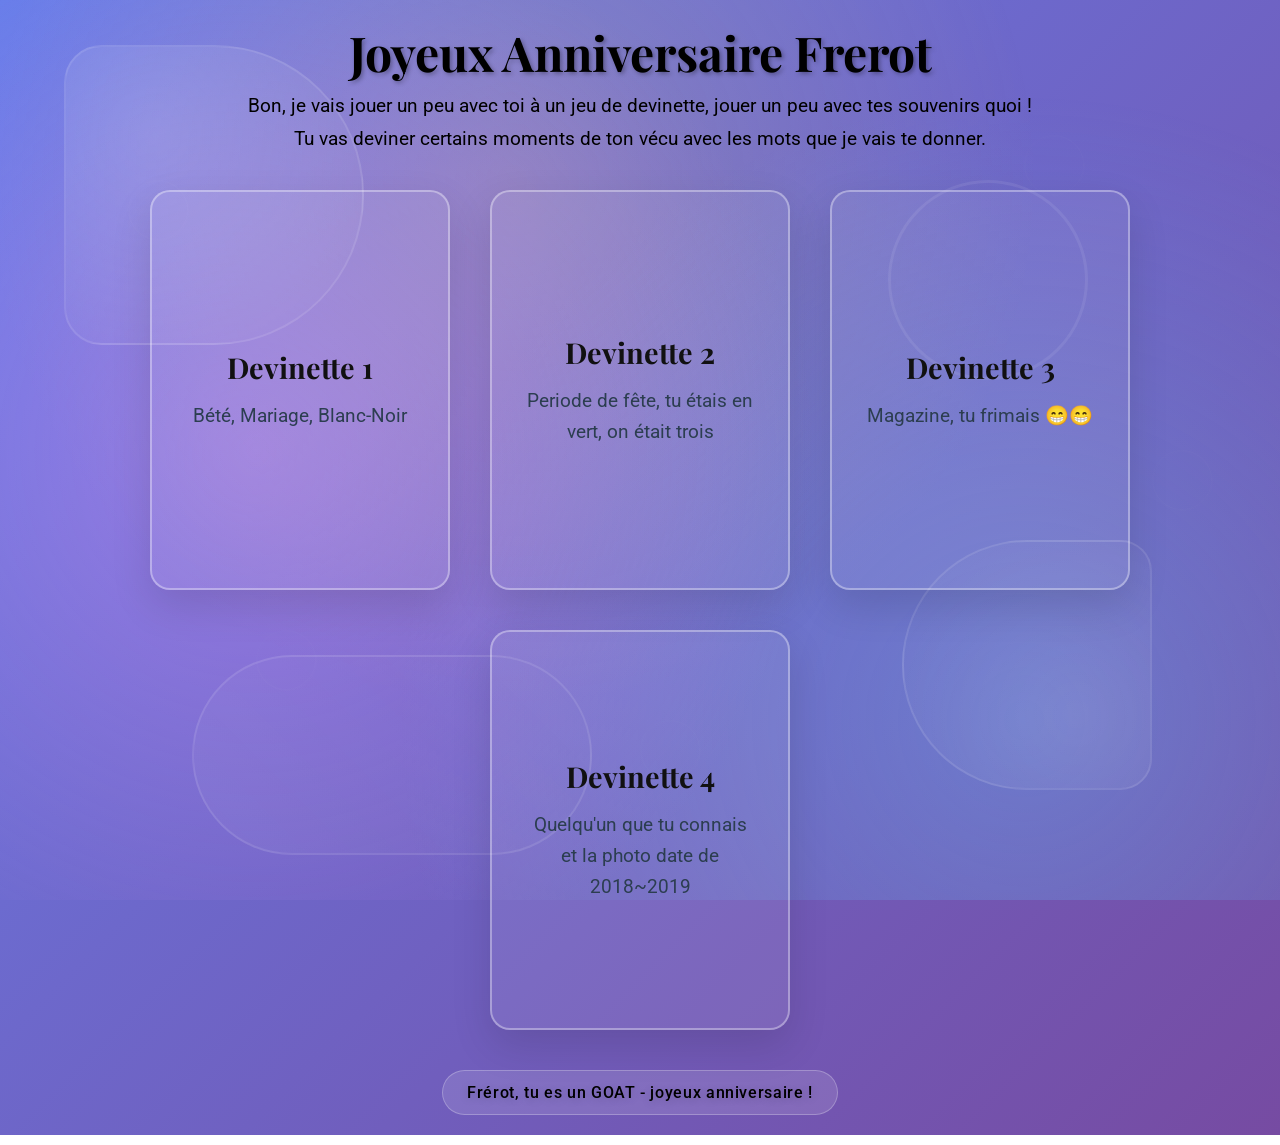
==== index.html @ ce77aa20 "Add files via upload" ====
<!DOCTYPE html>
<html lang="fr">
<head>
    <meta charset="UTF-8">
    <meta name="viewport" content="width=device-width, initial-scale=1.0, viewport-fit=cover, user-scalable=no">
    <meta name="apple-mobile-web-app-capable" content="yes">
    <meta name="apple-mobile-web-app-status-bar-style" content="black-translucent">
    <meta name="apple-mobile-web-app-title" content="Anniversaire">
    <meta name="theme-color" content="#667eea">
    <title>Joyeux Anniversaire Frère 😁😁</title>
    <link rel="stylesheet" href="styles.css">
</head>
<body>
    <div class="animated-bg">
        <div class="geometric-shape shape-1"></div>
        <div class="geometric-shape shape-2"></div>
        <div class="geometric-shape shape-3"></div>
        <div class="geometric-shape shape-4"></div>
        <div class="particle" style="--x: 10%; --y: 20%; --duration: 8s;"></div>
        <div class="particle" style="--x: 80%; --y: 15%; --duration: 10s;"></div>
        <div class="particle" style="--x: 20%; --y: 70%; --duration: 9s;"></div>
        <div class="particle" style="--x: 90%; --y: 50%; --duration: 11s;"></div>
        <div class="particle" style="--x: 50%; --y: 80%; --duration: 12s;"></div>
    </div>

    <header>
        <h1>Joyeux Anniversaire Frerot</h1>
        <p>Bon, je vais jouer un peu avec toi à un jeu de devinette, jouer un peu avec tes souvenirs quoi !</p>
        <p>Tu vas deviner certains moments de ton vécu avec les mots que je vais te donner.</p>
    </header>

    <main>
        <div class="container">
            <div class="card" id="card1">
                <div class="card-inner">
                    <div class="card-front">
                        <h2>Devinette 1</h2>
                        <p>Bété, Mariage, Blanc-Noir</p>
                    </div>
                    <div class="card-back">
                        <img src="images/1.jpg" alt="Bété, Mariage, Blanc-Noir" class="card-image">
                    </div>
                </div>
            </div>

            <div class="card" id="card2">
                <div class="card-inner">
                    <div class="card-front">
                        <h2>Devinette 2</h2>
                        <p>Periode de fête, tu étais en vert, on était trois</p>
                    </div>
                    <div class="card-back">
                        <img src="images/2.jpg" alt="Periode de fête, tu étais en vert, on était trois" class="card-image">
                    </div>
                </div>
            </div>

            <div class="card" id="card3">
                <div class="card-inner">
                    <div class="card-front">
                        <h2>Devinette 3</h2>
                        <p>Magazine, tu frimais 😁😁</p>
                    </div>
                    <div class="card-back">
                        <img src="images/3.jpg" alt="Magazine, tu frimais 😁😁" class="card-image">
                    </div>
                </div>
            </div>

            <div class="card" id="card4">
                <div class="card-inner">
                    <div class="card-front">
                        <h2>Devinette 4</h2>
                        <p>Quelqu'un que tu connais et la photo date de 2018~2019</p>
                    </div>
                    <div class="card-back">
                        <img src="images/4.jpg" alt="Quelqu'un que tu connais et la photo date de 2018~2019" class="card-image">
                    </div>
                </div>
            </div>
        </div>
    </main>

    <footer>
        <p>Frérot, tu es un GOAT - joyeux anniversaire !</p>
    </footer>

    <script src="script.js"></script>
</body>
</html>
---- styles.css ----
/* Import de la police élégante */
@import url('https://fonts.googleapis.com/css2?family=Playfair+Display:wght@400;700&family=Roboto:wght@300;400;500&display=swap');

* {
    margin: 0;
    padding: 0;
    box-sizing: border-box;
}

body {
    font-family: 'Roboto', sans-serif;
    background: linear-gradient(135deg, #667eea 0%, #764ba2 100%);
    color: #333;
    min-height: 100vh;
    display: flex;
    flex-direction: column;
    align-items: center;
    justify-content: center;
    padding: 20px;
    position: relative;
    overflow-x: hidden;
}

body::before {
    content: '';
    position: fixed;
    top: 0;
    left: 0;
    width: 100%;
    height: 100%;
    background: 
        radial-gradient(circle at 20% 50%, rgba(255, 150, 255, 0.3) 0%, transparent 50%),
        radial-gradient(circle at 80% 80%, rgba(100, 200, 255, 0.3) 0%, transparent 50%),
        radial-gradient(circle at 40% 20%, rgba(255, 200, 100, 0.2) 0%, transparent 50%);
    animation: animate-background 15s ease infinite;
    z-index: -1;
}

@keyframes animate-background {
    0% {
        background-position: 0% 0%;
    }
    50% {
        background-position: 100% 100%;
    }
    100% {
        background-position: 0% 0%;
    }
}

/* Animations d'entrée */
@keyframes fadeInUp {
    from {
        opacity: 0;
        transform: translateY(30px);
    }
    to {
        opacity: 1;
        transform: translateY(0);
    }
}

@keyframes fadeInScale {
    from {
        opacity: 0;
        transform: scale(0.9);
    }
    to {
        opacity: 1;
        transform: scale(1);
    }
}

body::after {
    content: '';
    position: fixed;
    top: 0;
    left: 0;
    width: 100%;
    height: 100%;
    animation: float 20s linear infinite;
    z-index: -1;
}

@keyframes float {
    0% {
        transform: translateY(0px);
    }
    50% {
        transform: translateY(-30px);
    }
    100% {
        transform: translateY(0px);
    }
}

header {
    text-align: center;
    margin-bottom: 40px;
    position: relative;
    z-index: 1;
    animation: fadeInUp 1s ease-out;
}

/* Arrière-fond animé avec éléments décorés */
.animated-bg {
    position: fixed;
    top: 0;
    left: 0;
    width: 100%;
    height: 100%;
    z-index: 0;
    pointer-events: none;
}

/* Arrière-fond animé professionnel */
.animated-bg {
    position: fixed;
    top: 0;
    left: 0;
    width: 100%;
    height: 100%;
    z-index: 0;
    pointer-events: none;
}

/* Formes géométriques animées */
.geometric-shape {
    position: absolute;
    border: 2px solid rgba(255, 255, 255, 0.1);
    animation: rotate-shape 20s linear infinite;
}

.shape-1 {
    width: 300px;
    height: 300px;
    top: 5%;
    left: 5%;
    border-radius: 20% 80% 80% 20%;
    background: radial-gradient(circle at 30% 30%, rgba(255, 255, 255, 0.15), transparent);
    animation: rotate-shape 25s linear infinite, float-shape 8s ease-in-out infinite;
}

.shape-2 {
    width: 250px;
    height: 250px;
    top: 60%;
    right: 10%;
    border-radius: 80% 20% 20% 80%;
    background: radial-gradient(circle at 70% 70%, rgba(255, 255, 255, 0.1), transparent);
    animation: rotate-shape 30s linear infinite reverse, float-shape 10s ease-in-out infinite reverse;
}

.shape-3 {
    width: 200px;
    height: 200px;
    top: 20%;
    right: 15%;
    border-radius: 50%;
    border: 3px solid rgba(255, 255, 255, 0.08);
    animation: rotate-shape 15s linear infinite, scale-pulse 6s ease-in-out infinite;
}

.shape-4 {
    width: 400px;
    height: 200px;
    bottom: 5%;
    left: 15%;
    border-radius: 100px;
    background: linear-gradient(45deg, rgba(255, 255, 255, 0.05) 0%, transparent 100%);
    animation: rotate-shape 35s linear infinite reverse, float-shape 12s ease-in-out infinite;
}

@keyframes rotate-shape {
    0% {
        transform: rotate(0deg);
    }
    100% {
        transform: rotate(360deg);
    }
}

@keyframes float-shape {
    0%, 100% {
        transform: translateY(0px);
    }
    50% {
        transform: translateY(30px);
    }
}

@keyframes scale-pulse {
    0%, 100% {
        transform: scale(1);
    }
    50% {
        transform: scale(1.15);
    }
}

/* Particules flottantes */
.particle {
    position: absolute;
    width: 60px;
    height: 60px;
    left: var(--x);
    top: var(--y);
    opacity: 0.05;
    border: 1px solid rgba(255, 255, 255, 0.3);
    border-radius: 50%;
    animation: float-particle var(--duration) ease-in-out infinite;
}

.particle::before {
    content: '';
    position: absolute;
    width: 100%;
    height: 100%;
    border: 1px solid rgba(255, 255, 255, 0.2);
    border-radius: 50%;
    animation: scale-particle var(--duration) ease-in-out infinite;
}

@keyframes float-particle {
    0%, 100% {
        transform: translate(0, 0);
    }
    25% {
        transform: translate(30px, -30px);
    }
    50% {
        transform: translate(0px, -60px);
    }
    75% {
        transform: translate(-30px, -30px);
    }
}

@keyframes scale-particle {
    0%, 100% {
        transform: scale(1);
    }
    50% {
        transform: scale(1.5);
    }
}

header h1 {
    font-family: 'Playfair Display', serif;
    font-size: 3rem;
    color: #000;
    text-shadow: 2px 2px 4px rgba(0,0,0,0.3);
}

header p {
    font-size: 1.2rem;
    color: #000;
    margin-top: 10px;
}

.container {
    display: flex;
    flex-direction: row;
    flex-wrap: wrap;
    justify-content: center;
    align-items: center;
    gap: 40px;
    max-width: 1400px;
    width: 100%;
    position: relative;
    z-index: 1;
}

.card {
    background-color: transparent;
    width: 300px;
    height: 400px;
    perspective: 1000px;
    cursor: pointer;
    animation: fadeInScale 0.8s ease-out;
    animation-fill-mode: both;
}

#card1 {
    animation-delay: 0.2s;
}

#card2 {
    animation-delay: 0.4s;
}

#card3 {
    animation-delay: 0.6s;
}

#card4 {
    animation-delay: 0.8s;
}

.card-inner {
    position: relative;
    width: 100%;
    height: 100%;
    text-align: center;
    transition: transform 0.8s;
    transform-style: preserve-3d;
}

.card.flipped .card-inner {
    transform: rotateY(180deg);
}

.card-front, .card-back {
    position: absolute;
    width: 100%;
    height: 100%;
    -webkit-backface-visibility: hidden;
    backface-visibility: hidden;
    border-radius: 20px;
    border: 2px solid rgba(255, 255, 255, 0.35);
    background: rgba(255, 255, 255, 0.08);
    backdrop-filter: blur(12px);
    box-shadow: 0 16px 40px rgba(0, 0, 0, 0.12);
    display: flex;
    flex-direction: column;
    justify-content: center;
    align-items: center;
    padding: 24px;
    transition: transform 0.3s ease, border-color 0.3s ease, box-shadow 0.3s ease, background 0.3s ease;
}

.card:hover .card-front,
.card:hover .card-back {
    border-color: rgba(255, 255, 255, 0.75);
    box-shadow: 0 22px 50px rgba(0, 0, 0, 0.18);
    background: rgba(255, 255, 255, 0.14);
}

.card-front {
    color: #111;
}

.card-back {
    transform: rotateY(180deg);
    color: #111;
    padding: 0;
}

.card-front h2 {
    font-family: 'Playfair Display', serif;
    font-size: 1.8rem;
    margin-bottom: 15px;
}

.card-front p, .card-back p {
    font-family: 'Roboto', sans-serif;
    font-size: 1.2rem;
    font-weight: 400;
    line-height: 1.6;
    color: #2c3e50;
    text-align: center;
    margin: 0;
    padding: 0 8px;
}

.card-image {
    width: 100%;
    height: 100%;
    object-fit: cover;
    border-radius: inherit;
    margin: 0;
}

footer {
    margin-top: 40px;
    text-align: center;
    color: #000000;
    font-size: 1rem;
    letter-spacing: 0.04em;
    font-weight: 500;
    text-shadow: 0 2px 8px rgba(0, 0, 0, 0.18);
    animation: fadeInUp 1s ease-out 1s;
    animation-fill-mode: both;
}

footer p {
    display: inline-block;
    padding: 12px 24px;
    background: rgba(255, 255, 255, 0.12);
    border: 1px solid rgba(255, 255, 255, 0.25);
    border-radius: 999px;
    backdrop-filter: blur(10px);
}

/* Responsive */
@media (max-width: 768px) {
    .card {
        width: 250px;
        height: 350px;
    }

    header h1 {
        font-size: 2.5rem;
    }
}
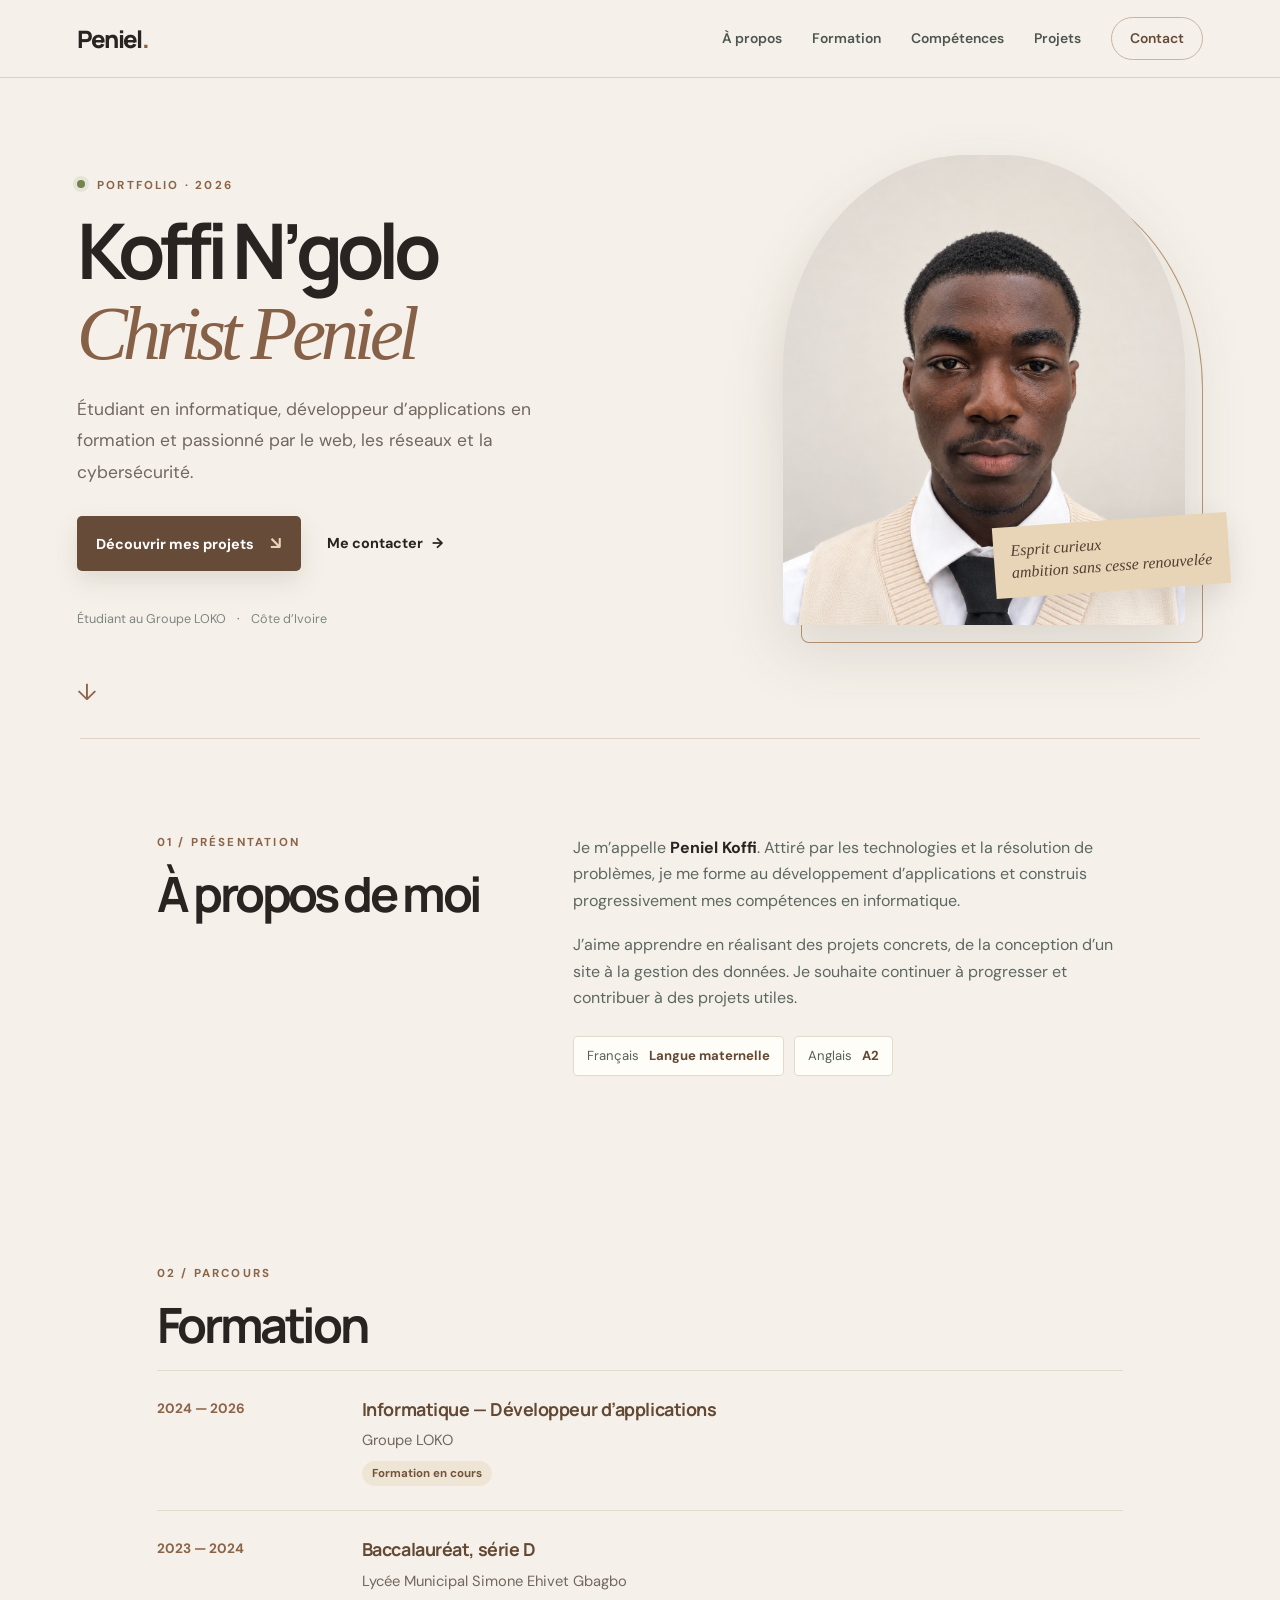
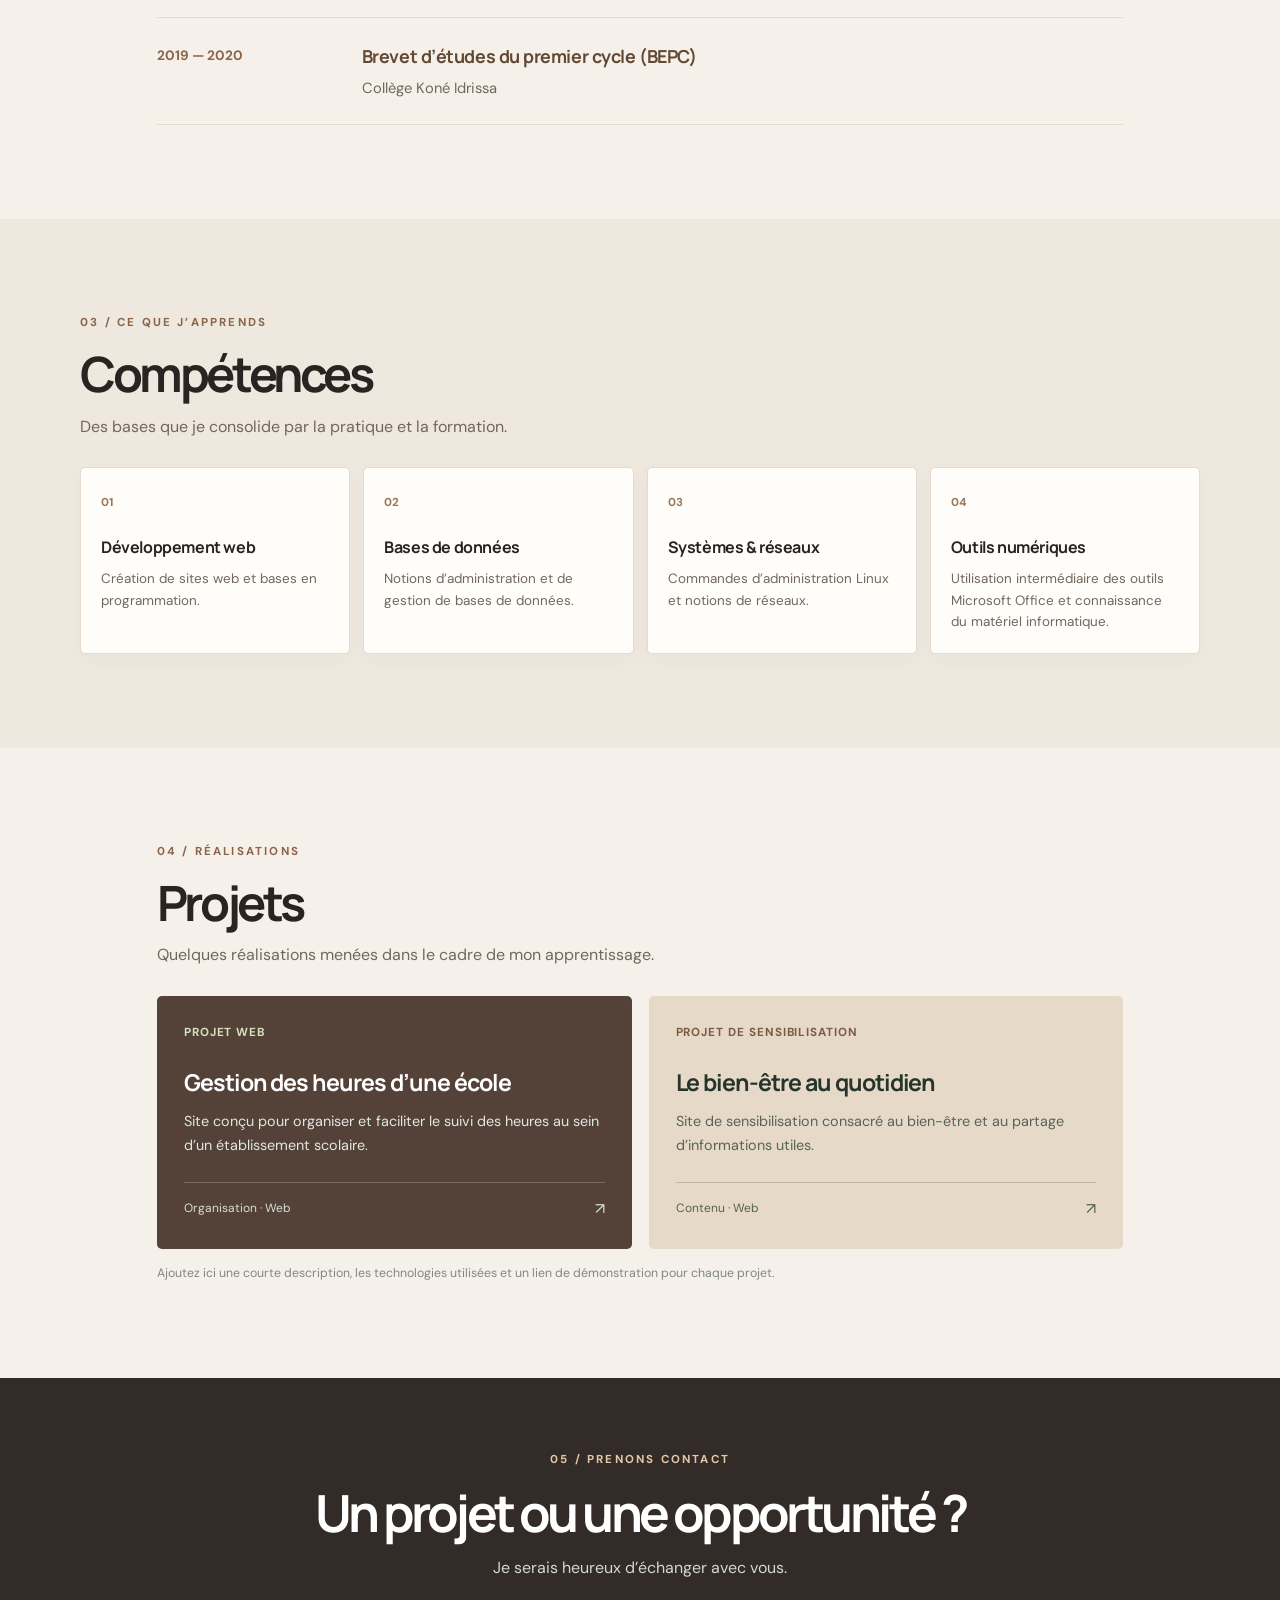
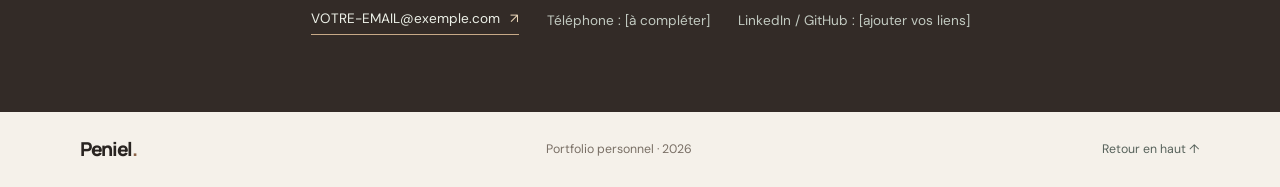
==== commit 278d324c: "Publish portfolio site" ====
--- a/index.html
+++ b/index.html
@@ -1,90 +1,106 @@
-<!DOCTYPE html>
+<!doctype html>
 <html lang="fr">
 <head>
     <meta charset="UTF-8">
-    <meta name="viewport" content="width=device-width, initial-scale=1.0, viewport-fit=cover, user-scalable=no">
-    <meta name="apple-mobile-web-app-capable" content="yes">
-    <meta name="apple-mobile-web-app-status-bar-style" content="black-translucent">
-    <meta name="apple-mobile-web-app-title" content="Anniversaire">
-    <meta name="theme-color" content="#667eea">
-    <title>Joyeux Anniversaire Frère 😁😁</title>
-    <link rel="stylesheet" href="styles.css">
+    <meta name="viewport" content="width=device-width, initial-scale=1">
+    <meta name="description" content="Portfolio de Peniel Koffi, étudiant en informatique et développeur d’applications.">
+    <title>Peniel Koffi — Portfolio</title>
+    <link rel="stylesheet" href="style.css">
 </head>
 <body>
-    <div class="animated-bg">
-        <div class="geometric-shape shape-1"></div>
-        <div class="geometric-shape shape-2"></div>
-        <div class="geometric-shape shape-3"></div>
-        <div class="geometric-shape shape-4"></div>
-        <div class="particle" style="--x: 10%; --y: 20%; --duration: 8s;"></div>
-        <div class="particle" style="--x: 80%; --y: 15%; --duration: 10s;"></div>
-        <div class="particle" style="--x: 20%; --y: 70%; --duration: 9s;"></div>
-        <div class="particle" style="--x: 90%; --y: 50%; --duration: 11s;"></div>
-        <div class="particle" style="--x: 50%; --y: 80%; --duration: 12s;"></div>
-    </div>
-
-    <header>
-        <h1>Joyeux Anniversaire Frerot</h1>
-        <p>Bon, je vais jouer un peu avec toi à un jeu de devinette, jouer un peu avec tes souvenirs quoi !</p>
-        <p>Tu vas deviner certains moments de ton vécu avec les mots que je vais te donner.</p>
+    <header class="site-header">
+        <a class="brand" href="#accueil" aria-label="Retour à l’accueil">Peniel<span>.</span></a>
+        <nav aria-label="Navigation principale">
+            <a href="#apropos">À propos</a>
+            <a href="#formation">Formation</a>
+            <a href="#competences">Compétences</a>
+            <a href="#projets">Projets</a>
+            <a class="nav-contact" href="#contact">Contact</a>
+        </nav>
     </header>
 
     <main>
-        <div class="container">
-            <div class="card" id="card1">
-                <div class="card-inner">
-                    <div class="card-front">
-                        <h2>Devinette 1</h2>
-                        <p>Bété, Mariage, Blanc-Noir</p>
-                    </div>
-                    <div class="card-back">
-                        <img src="images/1.jpg" alt="Bété, Mariage, Blanc-Noir" class="card-image">
-                    </div>
+        <section class="hero" id="accueil">
+            <div class="hero-copy">
+                <p class="eyebrow"><span class="availability-dot"></span> Portfolio · 2026</p>
+                <h1>Koffi N’golo<br><span>Christ Peniel</span></h1>
+                <p class="hero-summary">Étudiant en informatique, développeur d’applications en formation et passionné par le web, les réseaux et la cybersécurité.</p>
+                <div class="hero-actions">
+                    <a class="button button-primary" href="#projets">Découvrir mes projets <span aria-hidden="true">↘</span></a>
+                    <a class="text-link" href="#contact">Me contacter <span aria-hidden="true">→</span></a>
                 </div>
+                <p class="location">Étudiant au Groupe LOKO <span>·</span> Côte d’Ivoire</p>
             </div>
+            <div class="portrait-wrap">
+                <img class="portrait" src="images/peniel.png" alt="Portrait de Peniel Koffi">
+                <span class="portrait-note">Esprit curieux<br>ambition sans cesse renouvelée</span>
+            </div>
+            <a class="scroll-cue" href="#apropos" aria-label="Défiler vers la présentation">↓</a>
+        </section>
 
-            <div class="card" id="card2">
-                <div class="card-inner">
-                    <div class="card-front">
-                        <h2>Devinette 2</h2>
-                        <p>Periode de fête, tu étais en vert, on était trois</p>
-                    </div>
-                    <div class="card-back">
-                        <img src="images/2.jpg" alt="Periode de fête, tu étais en vert, on était trois" class="card-image">
-                    </div>
-                </div>
+        <section class="section about" id="apropos">
+            <div class="section-heading"><p class="eyebrow">01 / Présentation</p><h2>À propos de moi</h2></div>
+            <div class="about-copy">
+                <p>Je m’appelle <strong>Peniel Koffi</strong>. Attiré par les technologies et la résolution de problèmes, je me forme au développement d’applications et construis progressivement mes compétences en informatique.</p>
+                <p>J’aime apprendre en réalisant des projets concrets, de la conception d’un site à la gestion des données. Je souhaite continuer à progresser et contribuer à des projets utiles.</p>
+                <div class="languages"><span class="tag">Français <b>Langue maternelle</b></span><span class="tag">Anglais <b>A2</b></span></div>
             </div>
+        </section>
 
-            <div class="card" id="card3">
-                <div class="card-inner">
-                    <div class="card-front">
-                        <h2>Devinette 3</h2>
-                        <p>Magazine, tu frimais 😁😁</p>
-                    </div>
-                    <div class="card-back">
-                        <img src="images/3.jpg" alt="Magazine, tu frimais 😁😁" class="card-image">
-                    </div>
-                </div>
+        <section class="section" id="formation">
+            <div class="section-heading"><p class="eyebrow">02 / Parcours</p><h2>Formation</h2></div>
+            <div class="timeline">
+                <article class="timeline-item"><span class="year">2024 — 2026</span><div><h3>Informatique — Développeur d’applications</h3><p>Groupe LOKO</p><span class="status">Formation en cours</span></div></article>
+                <article class="timeline-item"><span class="year">2023 — 2024</span><div><h3>Baccalauréat, série D</h3><p>Lycée Municipal Simone Ehivet Gbagbo</p></div></article>
+                <article class="timeline-item"><span class="year">2019 — 2020</span><div><h3>Brevet d’études du premier cycle (BEPC)</h3><p>Collège Koné Idrissa</p></div></article>
             </div>
+        </section>
 
-            <div class="card" id="card4">
-                <div class="card-inner">
-                    <div class="card-front">
-                        <h2>Devinette 4</h2>
-                        <p>Quelqu'un que tu connais et la photo date de 2018~2019</p>
-                    </div>
-                    <div class="card-back">
-                        <img src="images/4.jpg" alt="Quelqu'un que tu connais et la photo date de 2018~2019" class="card-image">
-                    </div>
-                </div>
+        <section class="section skills-section" id="competences">
+            <div class="section-heading"><p class="eyebrow">03 / Ce que j’apprends</p><h2>Compétences</h2></div>
+            <p class="section-intro">Des bases que je consolide par la pratique et la formation.</p>
+            <div class="skill-grid">
+                <article class="skill-card"><span class="skill-number">01</span><h3>Développement web</h3><p>Création de sites web et bases en programmation.</p></article>
+                <article class="skill-card"><span class="skill-number">02</span><h3>Bases de données</h3><p>Notions d’administration et de gestion de bases de données.</p></article>
+                <article class="skill-card"><span class="skill-number">03</span><h3>Systèmes & réseaux</h3><p>Commandes d’administration Linux et notions de réseaux.</p></article>
+                <article class="skill-card"><span class="skill-number">04</span><h3>Outils numériques</h3><p>Utilisation intermédiaire des outils Microsoft Office et connaissance du matériel informatique.</p></article>
             </div>
-        </div>
+        </section>
+
+        <section class="section projects-section" id="projets">
+            <div class="section-heading"><p class="eyebrow">04 / Réalisations</p><h2>Projets</h2></div>
+            <p class="section-intro">Quelques réalisations menées dans le cadre de mon apprentissage.</p>
+            <div class="project-grid">
+                <article class="project-card"><span class="project-type">Projet web</span><h3>Gestion des heures d’une école</h3><p>Site conçu pour organiser et faciliter le suivi des heures au sein d’un établissement scolaire.</p><div class="project-footer"><span>Organisation · Web</span><span aria-hidden="true">↗</span></div></article>
+                <article class="project-card project-card-alt"><span class="project-type">Projet de sensibilisation</span><h3>Le bien-être au quotidien</h3><p>Site de sensibilisation consacré au bien-être et au partage d’informations utiles.</p><div class="project-footer"><span>Contenu · Web</span><span aria-hidden="true">↗</span></div></article>
+            </div>
+            <p class="edit-hint">Ajoutez ici une courte description, les technologies utilisées et un lien de démonstration pour chaque projet.</p>
+        </section>
+
+        <section class="contact-section" id="contact">
+            <p class="eyebrow">05 / Prenons contact</p><h2>Un projet ou une opportunité ?</h2>
+            <p>Je serais heureux d’échanger avec vous.</p>
+            <div class="contact-links">
+                <a href="mailto:VOTRE-EMAIL@exemple.com">VOTRE-EMAIL@exemple.com <span>↗</span></a>
+                <span class="contact-placeholder">Téléphone : [à compléter]</span>
+                <span class="contact-placeholder">LinkedIn / GitHub : [ajouter vos liens]</span>
+            </div>
+        </section>
     </main>
-
-    <footer>
-        <p>Frérot, tu es un GOAT - joyeux anniversaire !</p>
-    </footer>
-
-    <script src="script.js"></script>
+    <footer><a class="brand footer-brand" href="#accueil">Peniel<span>.</span></a><p>Portfolio personnel · 2026</p><a class="back-top" href="#accueil">Retour en haut ↑</a></footer>
+    <script>
+        const observer = new IntersectionObserver((entries) => {
+            entries.forEach((entry) => {
+                if (entry.isIntersecting) {
+                    entry.target.classList.add('is-visible');
+                    observer.unobserve(entry.target);
+                }
+            });
+        }, { threshold: 0.12 });
+        document.querySelectorAll('.section, .contact-section, .project-card, .skill-card, .timeline-item').forEach((item) => {
+            item.classList.add('reveal');
+            observer.observe(item);
+        });
+    </script>
 </body>
-</html>+</html>
--- a/style.css
+++ b/style.css
@@ -0,0 +1,195 @@
+@import url('https://fonts.googleapis.com/css2?family=DM+Sans:wght@400;500;600;700&family=Manrope:wght@400;500;600;700;800&display=swap');
+
+:root {
+    --ink: #252d2b;
+    --muted: #68716d;
+    --paper: #f8f7f2;
+    --white: #fffefa;
+    --green: #315f4c;
+    --green-dark: #254b3b;
+    --lime: #d8e4a1;
+    --line: #e5e6dc;
+    --serif: Georgia, 'Times New Roman', serif;
+}
+
+* { box-sizing: border-box; }
+html { scroll-behavior: smooth; scroll-padding-top: 84px; }
+body { margin: 0; background: var(--paper); color: var(--ink); font-family: 'DM Sans', Arial, sans-serif; line-height: 1.65; }
+a { color: inherit; }
+.site-header { height: 78px; padding: 0 max(6vw, calc((100vw - 1160px) / 2)); display: flex; align-items: center; justify-content: space-between; background: rgba(248,247,242,.96); border-bottom: 1px solid rgba(37,45,43,.08); position: sticky; top: 0; z-index: 10; }
+.brand { color: var(--ink); font: 800 1.5rem 'Manrope', sans-serif; letter-spacing: -.07em; text-decoration: none; }
+.brand span { color: var(--green); }
+nav { display: flex; align-items: center; gap: 30px; }
+nav a { text-decoration: none; font-size: .87rem; font-weight: 600; color: #4c5651; transition: color .2s ease; }
+nav a:hover, .text-link:hover { color: var(--green); }
+nav .nav-contact { border: 1px solid #b9c7bb; border-radius: 99px; padding: 9px 18px; color: var(--green-dark); }
+nav .nav-contact:hover { background: var(--green); color: white; }
+main { overflow: hidden; }
+.hero { position: relative; min-height: 610px; max-width: 1240px; margin: 0 auto; padding: 74px 6vw 92px; display: grid; grid-template-columns: 1.12fr .88fr; align-items: center; gap: 40px; }
+.hero-copy { padding: 8px 0 0; }
+.eyebrow { margin: 0 0 15px; color: var(--green); font-size: .72rem; font-weight: 700; letter-spacing: .16em; text-transform: uppercase; }
+h1, h2, h3, p { margin-top: 0; }
+h1, h2, h3 { font-family: 'Manrope', Arial, sans-serif; }
+h1 { margin-bottom: 20px; font-size: clamp(3rem, 6vw, 5.5rem); line-height: 1.04; letter-spacing: -.075em; font-weight: 700; }
+h1 span { color: var(--green); font-family: var(--serif); font-weight: 400; font-style: italic; letter-spacing: -.07em; }
+.hero-summary { max-width: 510px; margin-bottom: 28px; color: var(--muted); font-size: 1.09rem; line-height: 1.8; }
+.hero-actions { display: flex; align-items: center; gap: 26px; flex-wrap: wrap; }
+.button { text-decoration: none; padding: 13px 19px; border-radius: 5px; font-size: .9rem; font-weight: 700; }
+.button-primary { color: white; background: var(--green); box-shadow: 0 8px 18px #315f4c24; }
+.button-primary:hover { background: var(--green-dark); }
+.button span { margin-left: 13px; color: var(--lime); font-size: 1.1rem; }
+.text-link { text-decoration: none; font-size: .9rem; font-weight: 700; color: var(--ink); }
+.text-link span { padding-left: 6px; }
+.location { margin: 38px 0 0; color: #7e8580; font-size: .79rem; }
+.location span { margin: 0 8px; color: var(--green); }
+.portrait-wrap { position: relative; width: min(100%, 400px); justify-self: end; padding: 0 22px 22px 0; }
+.portrait-wrap::before { content: ''; position: absolute; inset: 24px 0 0 25px; border: 1px solid #b4c7b5; border-radius: 47% 47% 7px 7px; }
+.portrait { position: relative; display: block; width: 100%; height: 420px; object-fit: cover; object-position: center 35%; border-radius: 47% 47% 7px 7px; background: #dedbd0; }
+.portrait-note { position: absolute; right: -18px; bottom: 56px; padding: 13px 17px; background: var(--lime); color: #354437; font: italic 1rem/1.4 var(--serif); transform: rotate(-4deg); box-shadow: 0 6px 18px #212a1b12; }
+.scroll-cue { position: absolute; left: 6vw; bottom: 27px; text-decoration: none; color: var(--green); font-size: 1.45rem; }
+.section { max-width: 1120px; margin: 0 auto; padding: 94px 6vw; }
+.about { display: grid; grid-template-columns: .8fr 1.2fr; gap: 50px; border-top: 1px solid var(--line); }
+.section-heading h2 { margin: 0; font-size: clamp(2rem, 3.8vw, 3.1rem); line-height: 1.1; letter-spacing: -.065em; }
+.about-copy { max-width: 670px; color: #5d6761; }
+.about-copy p { margin: 2px 0 18px; }
+.about-copy strong { color: var(--ink); }
+.languages { display: flex; flex-wrap: wrap; gap: 10px; margin-top: 25px; }
+.tag { display: inline-flex; gap: 10px; align-items: center; padding: 8px 13px; border: 1px solid var(--line); border-radius: 4px; color: #56615a; font-size: .82rem; }
+.tag b { color: var(--green); font-weight: 700; }
+.timeline { margin: 18px 0 0; border-top: 1px solid var(--line); }
+.timeline-item { display: grid; grid-template-columns: 180px 1fr; gap: 25px; padding: 24px 0; border-bottom: 1px solid var(--line); }
+.year { padding-top: 3px; color: var(--green); font-size: .85rem; font-weight: 700; }
+.timeline-item h3 { margin: 0 0 4px; font-size: 1.12rem; letter-spacing: -.025em; }
+.timeline-item p { margin: 0; color: var(--muted); font-size: .92rem; }
+.status { display: inline-block; margin-top: 9px; border-radius: 99px; background: #e5ecd4; padding: 3px 10px; color: #486349; font-size: .72rem; font-weight: 700; }
+.skills-section { max-width: none; padding-left: max(6vw, calc((100vw - 1120px) / 2)); padding-right: max(6vw, calc((100vw - 1120px) / 2)); background: #eef0e8; }
+.section-intro { margin: 13px 0 27px; color: var(--muted); }
+.skill-grid { display: grid; grid-template-columns: repeat(4, 1fr); gap: 13px; }
+.skill-card { min-height: 185px; padding: 20px; background: var(--white); border: 1px solid #e7e9df; border-radius: 5px; }
+.skill-number { display: inline-block; margin-bottom: 22px; color: #789076; font-size: .72rem; font-weight: 700; }
+.skill-card h3 { margin-bottom: 8px; font-size: 1rem; letter-spacing: -.025em; }
+.skill-card p { margin: 0; color: var(--muted); font-size: .84rem; line-height: 1.6; }
+.project-grid { display: grid; grid-template-columns: 1fr 1fr; gap: 17px; }
+.project-card { display: flex; min-height: 245px; flex-direction: column; padding: 27px; border-radius: 5px; background: var(--green); color: #fff; }
+.project-card-alt { background: #dce6bd; color: #26352b; }
+.project-type { margin-bottom: 21px; color: #d6e1bc; font-size: .73rem; font-weight: 700; letter-spacing: .08em; text-transform: uppercase; }
+.project-card-alt .project-type { color: #586d4d; }
+.project-card h3 { margin-bottom: 9px; font-size: 1.45rem; letter-spacing: -.045em; }
+.project-card p { max-width: 450px; margin-bottom: 24px; color: #e0e8e0; font-size: .9rem; }
+.project-card-alt p { color: #58635a; }
+.project-footer { display: flex; justify-content: space-between; align-items: center; margin-top: auto; padding-top: 13px; border-top: 1px solid #ffffff38; color: #d5e0d4; font-size: .75rem; }
+.project-card-alt .project-footer { border-color: #66744b55; color: #546248; }
+.project-footer span:last-child { font-size: 1rem; }
+.edit-hint { margin: 14px 0 0; color: #818780; font-size: .77rem; }
+.contact-section { padding: 72px 6vw 77px; text-align: center; background: #273e33; color: white; }
+.contact-section .eyebrow { color: var(--lime); }
+.contact-section h2 { max-width: 700px; margin: 0 auto 14px; font-size: clamp(2rem, 4vw, 3.4rem); line-height: 1.12; letter-spacing: -.06em; }
+.contact-section > p:not(.eyebrow) { color: #d2d9d2; }
+.contact-links { display: flex; justify-content: center; align-items: center; flex-wrap: wrap; gap: 13px 28px; margin-top: 27px; }
+.contact-links a, .contact-placeholder { color: #edf1e8; font-size: .85rem; text-decoration: none; }
+.contact-links a { border-bottom: 1px solid #aebc8a; padding-bottom: 3px; }
+.contact-links a span { padding-left: 6px; color: var(--lime); }
+.contact-placeholder { color: #c3cbc2; }
+footer { min-height: 75px; display: flex; align-items: center; justify-content: space-between; padding: 15px max(6vw, calc((100vw - 1120px) / 2)); color: #7c837d; font-size: .77rem; }
+footer p { margin: 0; }
+.footer-brand { font-size: 1.2rem; }
+.back-top { color: #56615a; text-decoration: none; }
+
+@media (max-width: 800px) {
+    .site-header { height: auto; min-height: 70px; padding: 14px 5vw; align-items: flex-start; gap: 14px; }
+    nav { justify-content: flex-end; flex-wrap: wrap; gap: 9px 16px; }
+    nav a { font-size: .77rem; }
+    nav .nav-contact { padding: 5px 12px; }
+    .hero { min-height: 0; padding: 55px 7vw 76px; grid-template-columns: 1fr .8fr; gap: 18px; }
+    .portrait { height: 330px; }
+    .portrait-note { right: -12px; bottom: 45px; font-size: .8rem; }
+    .section { padding: 70px 7vw; }
+    .skills-section { padding-left: 7vw; padding-right: 7vw; }
+    .skill-grid { grid-template-columns: repeat(2, 1fr); }
+    footer { padding-left: 7vw; padding-right: 7vw; }
+}
+@media (max-width: 560px) {
+    .site-header { display: block; padding: 12px 5vw 10px; }
+    .brand { display: inline-block; margin-bottom: 8px; }
+    nav { justify-content: flex-start; gap: 8px 15px; }
+    nav a { font-size: .72rem; }
+    .hero { display: flex; flex-direction: column-reverse; align-items: stretch; padding-top: 35px; }
+    .portrait-wrap { width: min(72%, 280px); margin: 0 auto 25px; padding: 0 14px 14px 0; }
+    .portrait { height: 280px; }
+    .hero-copy { text-align: center; }
+    h1 { font-size: clamp(2.8rem, 12vw, 4rem); }
+    .hero-summary { margin-left: auto; margin-right: auto; font-size: 1rem; }
+    .hero-actions { justify-content: center; gap: 15px; }
+    .location { margin-top: 24px; }
+    .scroll-cue { display: none; }
+    .about { display: block; }
+    .about-copy { margin-top: 25px; }
+    .timeline-item { grid-template-columns: 1fr; gap: 5px; padding: 19px 0; }
+    .skill-grid, .project-grid { grid-template-columns: 1fr; }
+    .skill-card { min-height: 150px; }
+    .contact-links { flex-direction: column; gap: 10px; }
+    footer { flex-wrap: wrap; gap: 7px 15px; }
+    footer p { order: 3; width: 100%; }
+}
+@media (prefers-reduced-motion: reduce) { html { scroll-behavior: auto; } *, *::before, *::after { transition-duration: .01ms !important; } }
+
+/* Direction artistique inspirée du portrait : tenue élégante, tons ivoire et charbon. */
+:root {
+    --ink: #292421;
+    --muted: #71675f;
+    --paper: #f5f1ea;
+    --white: #fffdf9;
+    --green: #725442;
+    --green-dark: #4f3a2d;
+    --lime: #e8d4b7;
+    --line: #e4dbcf;
+}
+body { background: var(--paper); }
+.site-header { background: rgba(245,241,234,.94); border-bottom-color: #d9cfc2; backdrop-filter: blur(12px); }
+.brand span, .eyebrow, .year, .scroll-cue { color: #8b6448; }
+nav .nav-contact { border-color: #c8b39f; color: #654a37; }
+.hero { max-width: 1320px; min-height: 660px; }
+.hero::before { content: ''; position: absolute; z-index: -1; width: 430px; height: 430px; top: 72px; right: 8%; border-radius: 50%; background: radial-gradient(circle, #e9dfd1 0, #e9dfd100 70%); }
+.hero-copy { animation: rise-in .8s both; }
+.eyebrow { letter-spacing: .19em; }
+.availability-dot { display: inline-block; width: 8px; height: 8px; margin-right: 7px; border-radius: 50%; background: #72834c; box-shadow: 0 0 0 4px #72834c1c; vertical-align: 1px; animation: pulse 2.2s infinite; }
+h1 span { color: #876147; }
+.button-primary { background: #664b38; box-shadow: 0 10px 25px #664b3824; transition: transform .25s, box-shadow .25s, background .25s; }
+.button-primary:hover { background: #4f392a; transform: translateY(-3px); box-shadow: 0 14px 28px #664b3833; }
+.portrait-wrap { width: min(100%, 420px); padding: 0 18px 18px 0; }
+.portrait-wrap::before { inset: 18px 0 0 18px; border: 1px solid #b89676; border-radius: 46% 46% 8px 8px; }
+.portrait { height: 470px; object-position: center 28%; border-radius: 46% 46% 8px 8px; box-shadow: 0 26px 65px #493a2d24; }
+.portrait-wrap { animation: portrait-enter 1s .1s both; }
+.portrait-note { right: -26px; bottom: 52px; background: #e8d4b7; color: #503e30; box-shadow: 0 10px 30px #493a2d20; }
+.section-heading h2, .contact-section h2 { letter-spacing: -.07em; }
+.about { border-color: #ded4c8; }
+.tag { background: #fffdf8; border-color: #e5d9cb; }
+.tag b, .timeline-item h3 { color: #634833; }
+.status { background: #eee5d5; color: #72543c; }
+.skills-section { background: #eee8de; }
+.skill-card { border-color: #e5dacd; box-shadow: 0 5px 18px #57432e08; transition: transform .25s, box-shadow .25s; }
+.skill-card:hover { transform: translateY(-6px); box-shadow: 0 16px 30px #57432e14; }
+.skill-number { color: #987558; }
+.project-card { background: #544239; transition: transform .25s, box-shadow .25s; }
+.project-card:hover { transform: translateY(-5px); box-shadow: 0 18px 35px #3b2c2225; }
+.project-card-alt { background: #e7d9c8; }
+.project-card-alt .project-type { color: #795b42; }
+.contact-section { background: #332b27; }
+.contact-section .eyebrow { color: #e4c8a9; }
+.contact-links a { border-color: #c7a987; }
+footer { color: #796f65; }
+
+.reveal { opacity: 0; transform: translateY(22px); transition: opacity .65s ease, transform .65s cubic-bezier(.2,.7,.2,1); }
+.reveal.is-visible { opacity: 1; transform: translateY(0); }
+.skill-card.reveal:nth-child(2), .project-card.reveal:nth-child(2) { transition-delay: .09s; }
+.skill-card.reveal:nth-child(3) { transition-delay: .18s; }
+.skill-card.reveal:nth-child(4) { transition-delay: .27s; }
+@keyframes rise-in { from { opacity: 0; transform: translateY(18px); } to { opacity: 1; transform: translateY(0); } }
+@keyframes portrait-enter { from { opacity: 0; transform: translateY(18px) scale(.98); } to { opacity: 1; transform: translateY(0) scale(1); } }
+@keyframes pulse { 50% { box-shadow: 0 0 0 7px #72834c08; } }
+@media (prefers-reduced-motion: reduce) {
+    *, *::before, *::after { scroll-behavior: auto !important; animation-duration: .01ms !important; animation-iteration-count: 1 !important; transition-duration: .01ms !important; }
+    .reveal { opacity: 1; transform: none; }
+}
+@media (max-width: 800px) { .portrait { height: 350px; } }
+@media (max-width: 560px) { .hero::before { width: 300px; height: 300px; top: 14px; right: 6%; } .portrait { height: 280px; } .portrait-note { right: -18px; } }
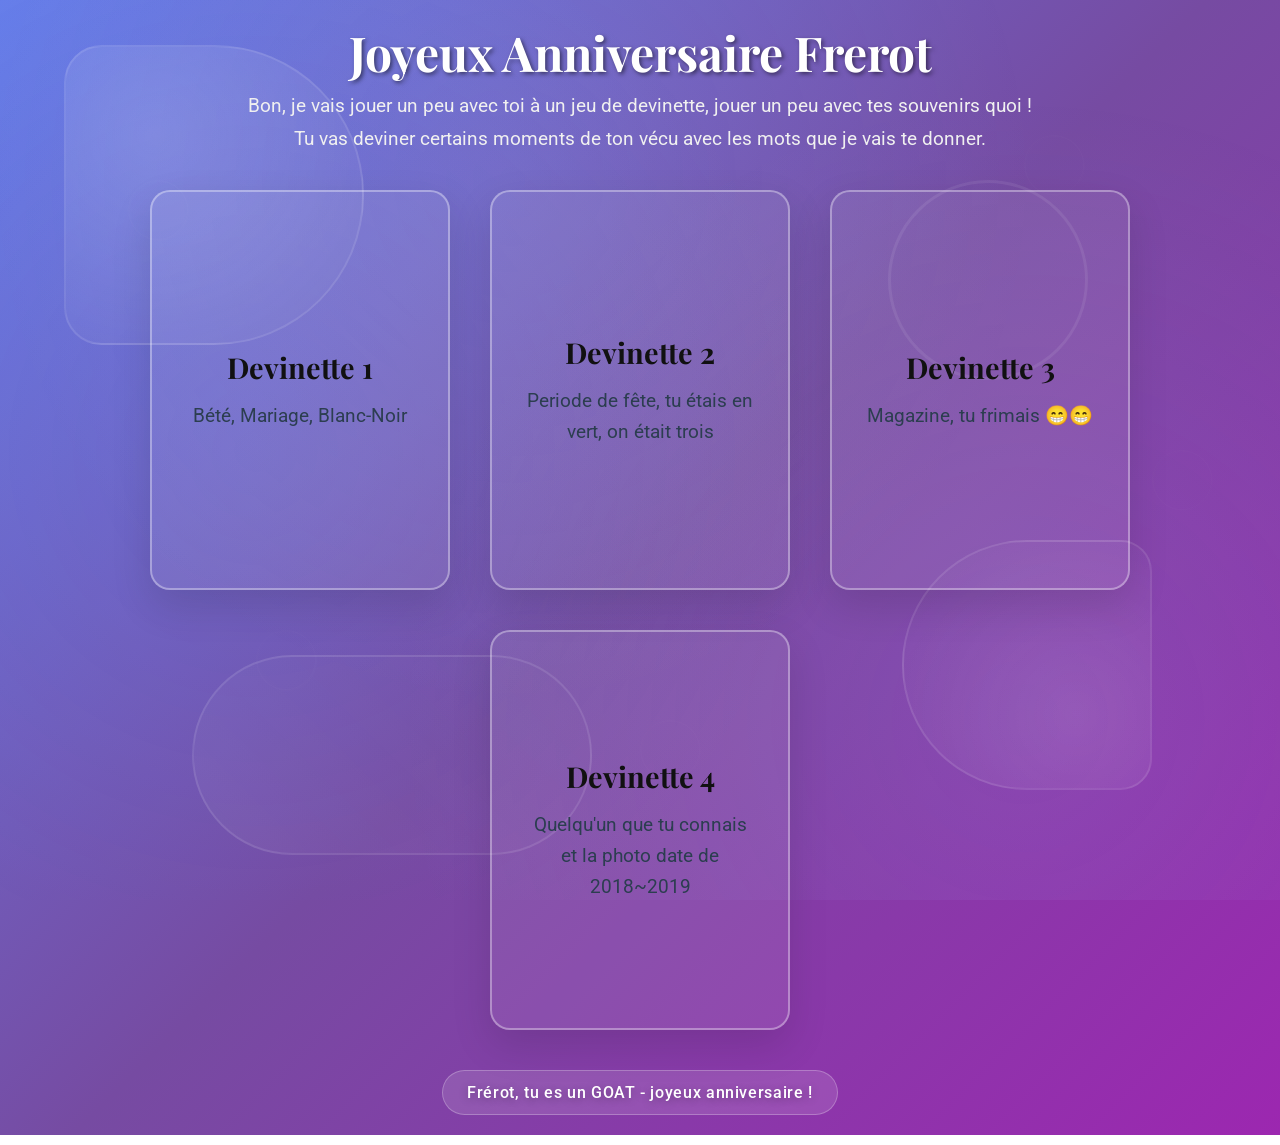
==== commit a84306d6: "Revert "Publish portfolio site" This reverts commit 278d324c0657767fa5b4347220ee1286010563d7." ====
--- a/index.html
+++ b/index.html
@@ -1,106 +1,90 @@
-<!doctype html>
+<!DOCTYPE html>
 <html lang="fr">
 <head>
     <meta charset="UTF-8">
-    <meta name="viewport" content="width=device-width, initial-scale=1">
-    <meta name="description" content="Portfolio de Peniel Koffi, étudiant en informatique et développeur d’applications.">
-    <title>Peniel Koffi — Portfolio</title>
-    <link rel="stylesheet" href="style.css">
+    <meta name="viewport" content="width=device-width, initial-scale=1.0, viewport-fit=cover, user-scalable=no">
+    <meta name="apple-mobile-web-app-capable" content="yes">
+    <meta name="apple-mobile-web-app-status-bar-style" content="black-translucent">
+    <meta name="apple-mobile-web-app-title" content="Anniversaire">
+    <meta name="theme-color" content="#667eea">
+    <title>Joyeux Anniversaire Frère 😁😁</title>
+    <link rel="stylesheet" href="styles.css">
 </head>
 <body>
-    <header class="site-header">
-        <a class="brand" href="#accueil" aria-label="Retour à l’accueil">Peniel<span>.</span></a>
-        <nav aria-label="Navigation principale">
-            <a href="#apropos">À propos</a>
-            <a href="#formation">Formation</a>
-            <a href="#competences">Compétences</a>
-            <a href="#projets">Projets</a>
-            <a class="nav-contact" href="#contact">Contact</a>
-        </nav>
+    <div class="animated-bg">
+        <div class="geometric-shape shape-1"></div>
+        <div class="geometric-shape shape-2"></div>
+        <div class="geometric-shape shape-3"></div>
+        <div class="geometric-shape shape-4"></div>
+        <div class="particle" style="--x: 10%; --y: 20%; --duration: 8s;"></div>
+        <div class="particle" style="--x: 80%; --y: 15%; --duration: 10s;"></div>
+        <div class="particle" style="--x: 20%; --y: 70%; --duration: 9s;"></div>
+        <div class="particle" style="--x: 90%; --y: 50%; --duration: 11s;"></div>
+        <div class="particle" style="--x: 50%; --y: 80%; --duration: 12s;"></div>
+    </div>
+
+    <header>
+        <h1>Joyeux Anniversaire Frerot</h1>
+        <p>Bon, je vais jouer un peu avec toi à un jeu de devinette, jouer un peu avec tes souvenirs quoi !</p>
+        <p>Tu vas deviner certains moments de ton vécu avec les mots que je vais te donner.</p>
     </header>
 
     <main>
-        <section class="hero" id="accueil">
-            <div class="hero-copy">
-                <p class="eyebrow"><span class="availability-dot"></span> Portfolio · 2026</p>
-                <h1>Koffi N’golo<br><span>Christ Peniel</span></h1>
-                <p class="hero-summary">Étudiant en informatique, développeur d’applications en formation et passionné par le web, les réseaux et la cybersécurité.</p>
-                <div class="hero-actions">
-                    <a class="button button-primary" href="#projets">Découvrir mes projets <span aria-hidden="true">↘</span></a>
-                    <a class="text-link" href="#contact">Me contacter <span aria-hidden="true">→</span></a>
+        <div class="container">
+            <div class="card" id="card1">
+                <div class="card-inner">
+                    <div class="card-front">
+                        <h2>Devinette 1</h2>
+                        <p>Bété, Mariage, Blanc-Noir</p>
+                    </div>
+                    <div class="card-back">
+                        <img src="images/1.jpg" alt="Bété, Mariage, Blanc-Noir" class="card-image">
+                    </div>
                 </div>
-                <p class="location">Étudiant au Groupe LOKO <span>·</span> Côte d’Ivoire</p>
             </div>
-            <div class="portrait-wrap">
-                <img class="portrait" src="images/peniel.png" alt="Portrait de Peniel Koffi">
-                <span class="portrait-note">Esprit curieux<br>ambition sans cesse renouvelée</span>
+
+            <div class="card" id="card2">
+                <div class="card-inner">
+                    <div class="card-front">
+                        <h2>Devinette 2</h2>
+                        <p>Periode de fête, tu étais en vert, on était trois</p>
+                    </div>
+                    <div class="card-back">
+                        <img src="images/2.jpg" alt="Periode de fête, tu étais en vert, on était trois" class="card-image">
+                    </div>
+                </div>
             </div>
-            <a class="scroll-cue" href="#apropos" aria-label="Défiler vers la présentation">↓</a>
-        </section>
 
-        <section class="section about" id="apropos">
-            <div class="section-heading"><p class="eyebrow">01 / Présentation</p><h2>À propos de moi</h2></div>
-            <div class="about-copy">
-                <p>Je m’appelle <strong>Peniel Koffi</strong>. Attiré par les technologies et la résolution de problèmes, je me forme au développement d’applications et construis progressivement mes compétences en informatique.</p>
-                <p>J’aime apprendre en réalisant des projets concrets, de la conception d’un site à la gestion des données. Je souhaite continuer à progresser et contribuer à des projets utiles.</p>
-                <div class="languages"><span class="tag">Français <b>Langue maternelle</b></span><span class="tag">Anglais <b>A2</b></span></div>
+            <div class="card" id="card3">
+                <div class="card-inner">
+                    <div class="card-front">
+                        <h2>Devinette 3</h2>
+                        <p>Magazine, tu frimais 😁😁</p>
+                    </div>
+                    <div class="card-back">
+                        <img src="images/3.jpg" alt="Magazine, tu frimais 😁😁" class="card-image">
+                    </div>
+                </div>
             </div>
-        </section>
 
-        <section class="section" id="formation">
-            <div class="section-heading"><p class="eyebrow">02 / Parcours</p><h2>Formation</h2></div>
-            <div class="timeline">
-                <article class="timeline-item"><span class="year">2024 — 2026</span><div><h3>Informatique — Développeur d’applications</h3><p>Groupe LOKO</p><span class="status">Formation en cours</span></div></article>
-                <article class="timeline-item"><span class="year">2023 — 2024</span><div><h3>Baccalauréat, série D</h3><p>Lycée Municipal Simone Ehivet Gbagbo</p></div></article>
-                <article class="timeline-item"><span class="year">2019 — 2020</span><div><h3>Brevet d’études du premier cycle (BEPC)</h3><p>Collège Koné Idrissa</p></div></article>
+            <div class="card" id="card4">
+                <div class="card-inner">
+                    <div class="card-front">
+                        <h2>Devinette 4</h2>
+                        <p>Quelqu'un que tu connais et la photo date de 2018~2019</p>
+                    </div>
+                    <div class="card-back">
+                        <img src="images/4.jpg" alt="Quelqu'un que tu connais et la photo date de 2018~2019" class="card-image">
+                    </div>
+                </div>
             </div>
-        </section>
+        </div>
+    </main>
 
-        <section class="section skills-section" id="competences">
-            <div class="section-heading"><p class="eyebrow">03 / Ce que j’apprends</p><h2>Compétences</h2></div>
-            <p class="section-intro">Des bases que je consolide par la pratique et la formation.</p>
-            <div class="skill-grid">
-                <article class="skill-card"><span class="skill-number">01</span><h3>Développement web</h3><p>Création de sites web et bases en programmation.</p></article>
-                <article class="skill-card"><span class="skill-number">02</span><h3>Bases de données</h3><p>Notions d’administration et de gestion de bases de données.</p></article>
-                <article class="skill-card"><span class="skill-number">03</span><h3>Systèmes & réseaux</h3><p>Commandes d’administration Linux et notions de réseaux.</p></article>
-                <article class="skill-card"><span class="skill-number">04</span><h3>Outils numériques</h3><p>Utilisation intermédiaire des outils Microsoft Office et connaissance du matériel informatique.</p></article>
-            </div>
-        </section>
+    <footer>
+        <p>Frérot, tu es un GOAT - joyeux anniversaire !</p>
+    </footer>
 
-        <section class="section projects-section" id="projets">
-            <div class="section-heading"><p class="eyebrow">04 / Réalisations</p><h2>Projets</h2></div>
-            <p class="section-intro">Quelques réalisations menées dans le cadre de mon apprentissage.</p>
-            <div class="project-grid">
-                <article class="project-card"><span class="project-type">Projet web</span><h3>Gestion des heures d’une école</h3><p>Site conçu pour organiser et faciliter le suivi des heures au sein d’un établissement scolaire.</p><div class="project-footer"><span>Organisation · Web</span><span aria-hidden="true">↗</span></div></article>
-                <article class="project-card project-card-alt"><span class="project-type">Projet de sensibilisation</span><h3>Le bien-être au quotidien</h3><p>Site de sensibilisation consacré au bien-être et au partage d’informations utiles.</p><div class="project-footer"><span>Contenu · Web</span><span aria-hidden="true">↗</span></div></article>
-            </div>
-            <p class="edit-hint">Ajoutez ici une courte description, les technologies utilisées et un lien de démonstration pour chaque projet.</p>
-        </section>
-
-        <section class="contact-section" id="contact">
-            <p class="eyebrow">05 / Prenons contact</p><h2>Un projet ou une opportunité ?</h2>
-            <p>Je serais heureux d’échanger avec vous.</p>
-            <div class="contact-links">
-                <a href="mailto:VOTRE-EMAIL@exemple.com">VOTRE-EMAIL@exemple.com <span>↗</span></a>
-                <span class="contact-placeholder">Téléphone : [à compléter]</span>
-                <span class="contact-placeholder">LinkedIn / GitHub : [ajouter vos liens]</span>
-            </div>
-        </section>
-    </main>
-    <footer><a class="brand footer-brand" href="#accueil">Peniel<span>.</span></a><p>Portfolio personnel · 2026</p><a class="back-top" href="#accueil">Retour en haut ↑</a></footer>
-    <script>
-        const observer = new IntersectionObserver((entries) => {
-            entries.forEach((entry) => {
-                if (entry.isIntersecting) {
-                    entry.target.classList.add('is-visible');
-                    observer.unobserve(entry.target);
-                }
-            });
-        }, { threshold: 0.12 });
-        document.querySelectorAll('.section, .contact-section, .project-card, .skill-card, .timeline-item').forEach((item) => {
-            item.classList.add('reveal');
-            observer.observe(item);
-        });
-    </script>
+    <script src="script.js"></script>
 </body>
-</html>
+</html>
--- a/styles.css
+++ b/styles.css
@@ -0,0 +1,405 @@
+/* Import de la police élégante */
+@import url('https://fonts.googleapis.com/css2?family=Playfair+Display:wght@400;700&family=Roboto:wght@300;400;500&display=swap');
+
+* {
+    margin: 0;
+    padding: 0;
+    box-sizing: border-box;
+}
+
+body {
+    font-family: 'Roboto', sans-serif;
+    background: linear-gradient(135deg, #667eea 0%, #764ba2 50%, #9c27b0 100%);
+    color: #333;
+    min-height: 100vh;
+    display: flex;
+    flex-direction: column;
+    align-items: center;
+    justify-content: center;
+    padding: 20px;
+    position: relative;
+    overflow-x: hidden;
+}
+
+body::before {
+    content: '';
+    position: fixed;
+    top: 0;
+    left: 0;
+    width: 100%;
+    height: 100%;
+    background:
+        radial-gradient(circle at 20% 50%, rgba(100, 150, 255, 0.1) 0%, transparent 50%),
+        radial-gradient(circle at 80% 80%, rgba(150, 200, 255, 0.1) 0%, transparent 50%),
+        radial-gradient(circle at 40% 20%, rgba(200, 220, 255, 0.08) 0%, transparent 50%);
+    animation: animate-background 15s ease infinite;
+    z-index: -1;
+}
+
+@keyframes animate-background {
+    0% {
+        background-position: 0% 0%;
+    }
+    50% {
+        background-position: 100% 100%;
+    }
+    100% {
+        background-position: 0% 0%;
+    }
+}
+
+/* Animations d'entrée */
+@keyframes fadeInUp {
+    from {
+        opacity: 0;
+        transform: translateY(30px);
+    }
+    to {
+        opacity: 1;
+        transform: translateY(0);
+    }
+}
+
+@keyframes fadeInScale {
+    from {
+        opacity: 0;
+        transform: scale(0.9);
+    }
+    to {
+        opacity: 1;
+        transform: scale(1);
+    }
+}
+
+body::after {
+    content: '';
+    position: fixed;
+    top: 0;
+    left: 0;
+    width: 100%;
+    height: 100%;
+    animation: float 20s linear infinite;
+    z-index: -1;
+}
+
+@keyframes float {
+    0% {
+        transform: translateY(0px);
+    }
+    50% {
+        transform: translateY(-30px);
+    }
+    100% {
+        transform: translateY(0px);
+    }
+}
+
+header {
+    text-align: center;
+    margin-bottom: 40px;
+    position: relative;
+    z-index: 1;
+    animation: fadeInUp 1s ease-out;
+}
+
+/* Arrière-fond animé avec éléments décorés */
+.animated-bg {
+    position: fixed;
+    top: 0;
+    left: 0;
+    width: 100%;
+    height: 100%;
+    z-index: 0;
+    pointer-events: none;
+}
+
+/* Arrière-fond animé professionnel */
+.animated-bg {
+    position: fixed;
+    top: 0;
+    left: 0;
+    width: 100%;
+    height: 100%;
+    z-index: 0;
+    pointer-events: none;
+}
+
+/* Formes géométriques animées */
+.geometric-shape {
+    position: absolute;
+    border: 2px solid rgba(255, 255, 255, 0.1);
+    animation: rotate-shape 20s linear infinite;
+}
+
+.shape-1 {
+    width: 300px;
+    height: 300px;
+    top: 5%;
+    left: 5%;
+    border-radius: 20% 80% 80% 20%;
+    background: radial-gradient(circle at 30% 30%, rgba(255, 255, 255, 0.15), transparent);
+    animation: rotate-shape 25s linear infinite, float-shape 8s ease-in-out infinite;
+}
+
+.shape-2 {
+    width: 250px;
+    height: 250px;
+    top: 60%;
+    right: 10%;
+    border-radius: 80% 20% 20% 80%;
+    background: radial-gradient(circle at 70% 70%, rgba(255, 255, 255, 0.1), transparent);
+    animation: rotate-shape 30s linear infinite reverse, float-shape 10s ease-in-out infinite reverse;
+}
+
+.shape-3 {
+    width: 200px;
+    height: 200px;
+    top: 20%;
+    right: 15%;
+    border-radius: 50%;
+    border: 3px solid rgba(255, 255, 255, 0.08);
+    animation: rotate-shape 15s linear infinite, scale-pulse 6s ease-in-out infinite;
+}
+
+.shape-4 {
+    width: 400px;
+    height: 200px;
+    bottom: 5%;
+    left: 15%;
+    border-radius: 100px;
+    background: linear-gradient(45deg, rgba(255, 255, 255, 0.05) 0%, transparent 100%);
+    animation: rotate-shape 35s linear infinite reverse, float-shape 12s ease-in-out infinite;
+}
+
+@keyframes rotate-shape {
+    0% {
+        transform: rotate(0deg);
+    }
+    100% {
+        transform: rotate(360deg);
+    }
+}
+
+@keyframes float-shape {
+    0%, 100% {
+        transform: translateY(0px);
+    }
+    50% {
+        transform: translateY(30px);
+    }
+}
+
+@keyframes scale-pulse {
+    0%, 100% {
+        transform: scale(1);
+    }
+    50% {
+        transform: scale(1.15);
+    }
+}
+
+/* Particules flottantes */
+.particle {
+    position: absolute;
+    width: 60px;
+    height: 60px;
+    left: var(--x);
+    top: var(--y);
+    opacity: 0.05;
+    border: 1px solid rgba(255, 255, 255, 0.3);
+    border-radius: 50%;
+    animation: float-particle var(--duration) ease-in-out infinite;
+}
+
+.particle::before {
+    content: '';
+    position: absolute;
+    width: 100%;
+    height: 100%;
+    border: 1px solid rgba(255, 255, 255, 0.2);
+    border-radius: 50%;
+    animation: scale-particle var(--duration) ease-in-out infinite;
+}
+
+@keyframes float-particle {
+    0%, 100% {
+        transform: translate(0, 0);
+    }
+    25% {
+        transform: translate(30px, -30px);
+    }
+    50% {
+        transform: translate(0px, -60px);
+    }
+    75% {
+        transform: translate(-30px, -30px);
+    }
+}
+
+@keyframes scale-particle {
+    0%, 100% {
+        transform: scale(1);
+    }
+    50% {
+        transform: scale(1.5);
+    }
+}
+
+header h1 {
+    font-family: 'Playfair Display', serif;
+    font-size: 3rem;
+    color: #ffffff;
+    text-shadow: 2px 2px 4px rgba(0,0,0,0.5);
+}
+
+header p {
+    font-size: 1.2rem;
+    color: #f0f0f0;
+    margin-top: 10px;
+}
+
+.container {
+    display: flex;
+    flex-direction: row;
+    flex-wrap: wrap;
+    justify-content: center;
+    align-items: center;
+    gap: 40px;
+    max-width: 1400px;
+    width: 100%;
+    position: relative;
+    z-index: 1;
+}
+
+.card {
+    background-color: transparent;
+    width: 300px;
+    height: 400px;
+    perspective: 1000px;
+    cursor: pointer;
+    animation: fadeInScale 0.8s ease-out;
+    animation-fill-mode: both;
+}
+
+#card1 {
+    animation-delay: 0.2s;
+}
+
+#card2 {
+    animation-delay: 0.4s;
+}
+
+#card3 {
+    animation-delay: 0.6s;
+}
+
+#card4 {
+    animation-delay: 0.8s;
+}
+
+.card-inner {
+    position: relative;
+    width: 100%;
+    height: 100%;
+    text-align: center;
+    transition: transform 0.8s;
+    transform-style: preserve-3d;
+}
+
+.card.flipped .card-inner {
+    transform: rotateY(180deg);
+}
+
+.card-front, .card-back {
+    position: absolute;
+    width: 100%;
+    height: 100%;
+    -webkit-backface-visibility: hidden;
+    backface-visibility: hidden;
+    border-radius: 20px;
+    border: 2px solid rgba(255, 255, 255, 0.35);
+    background: rgba(255, 255, 255, 0.08);
+    backdrop-filter: blur(12px);
+    box-shadow: 0 16px 40px rgba(0, 0, 0, 0.12);
+    display: flex;
+    flex-direction: column;
+    justify-content: center;
+    align-items: center;
+    padding: 24px;
+    transition: transform 0.3s ease, border-color 0.3s ease, box-shadow 0.3s ease, background 0.3s ease;
+}
+
+.card:hover .card-front,
+.card:hover .card-back {
+    border-color: rgba(255, 255, 255, 0.75);
+    box-shadow: 0 22px 50px rgba(0, 0, 0, 0.18);
+    background: rgba(255, 255, 255, 0.14);
+}
+
+.card-front {
+    color: #111;
+}
+
+.card-back {
+    transform: rotateY(180deg);
+    color: #111;
+    padding: 0;
+}
+
+.card-front h2 {
+    font-family: 'Playfair Display', serif;
+    font-size: 1.8rem;
+    margin-bottom: 15px;
+}
+
+.card-front p, .card-back p {
+    font-family: 'Roboto', sans-serif;
+    font-size: 1.2rem;
+    font-weight: 400;
+    line-height: 1.6;
+    color: #2c3e50;
+    text-align: center;
+    margin: 0;
+    padding: 0 8px;
+}
+
+.card-image {
+    width: 100%;
+    height: 100%;
+    object-fit: cover;
+    border-radius: inherit;
+    margin: 0;
+}
+
+footer {
+    margin-top: 40px;
+    text-align: center;
+    color: #ffffff;
+    font-size: 1rem;
+    letter-spacing: 0.04em;
+    font-weight: 500;
+    text-shadow: 0 2px 8px rgba(0, 0, 0, 0.3);
+    animation: fadeInUp 1s ease-out 1s;
+    animation-fill-mode: both;
+}
+
+footer p {
+    display: inline-block;
+    padding: 12px 24px;
+    background: rgba(255, 255, 255, 0.12);
+    border: 1px solid rgba(255, 255, 255, 0.25);
+    border-radius: 999px;
+    backdrop-filter: blur(10px);
+}
+
+/* Responsive */
+@media (max-width: 768px) {
+    .card {
+        width: 250px;
+        height: 350px;
+    }
+
+    header h1 {
+        font-size: 2.5rem;
+    }
+}
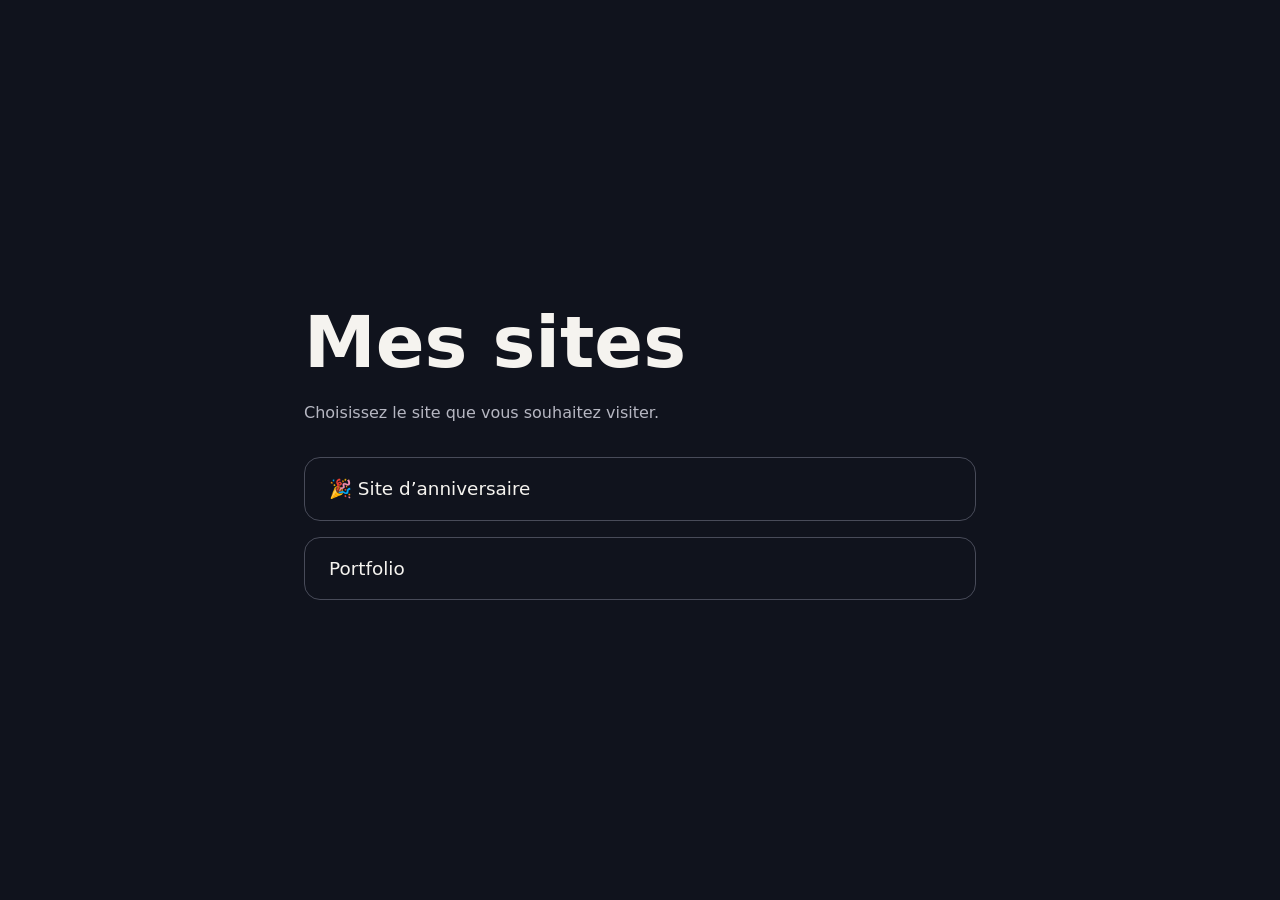
==== commit 1805608d: "Publish anniversary and portfolio sites" ====
--- a/index.html
+++ b/index.html
@@ -1,90 +1,29 @@
-<!DOCTYPE html>
+<!doctype html>
 <html lang="fr">
 <head>
-    <meta charset="UTF-8">
-    <meta name="viewport" content="width=device-width, initial-scale=1.0, viewport-fit=cover, user-scalable=no">
-    <meta name="apple-mobile-web-app-capable" content="yes">
-    <meta name="apple-mobile-web-app-status-bar-style" content="black-translucent">
-    <meta name="apple-mobile-web-app-title" content="Anniversaire">
-    <meta name="theme-color" content="#667eea">
-    <title>Joyeux Anniversaire Frère 😁😁</title>
-    <link rel="stylesheet" href="styles.css">
+    <meta charset="utf-8">
+    <meta name="viewport" content="width=device-width, initial-scale=1">
+    <meta name="description" content="Retrouvez le site d’anniversaire et le portfolio de Peniel.">
+    <title>Peniel — Mes sites</title>
+    <style>
+        * { box-sizing: border-box; }
+        body { margin: 0; min-height: 100vh; display: grid; place-items: center; padding: 2rem; background: #10131d; color: #f5f3ef; font-family: system-ui, sans-serif; }
+        main { width: min(100%, 42rem); }
+        h1 { font-size: clamp(2.5rem, 8vw, 4.5rem); margin: 0 0 .75rem; }
+        p { color: #b6b7c2; line-height: 1.6; }
+        nav { display: grid; gap: 1rem; margin-top: 2rem; }
+        a { display: block; padding: 1.25rem 1.5rem; border: 1px solid #484b59; border-radius: 1rem; color: inherit; text-decoration: none; font-size: 1.15rem; }
+        a:hover, a:focus-visible { border-color: #b8a5ff; background: #1b1d2b; }
+    </style>
 </head>
 <body>
-    <div class="animated-bg">
-        <div class="geometric-shape shape-1"></div>
-        <div class="geometric-shape shape-2"></div>
-        <div class="geometric-shape shape-3"></div>
-        <div class="geometric-shape shape-4"></div>
-        <div class="particle" style="--x: 10%; --y: 20%; --duration: 8s;"></div>
-        <div class="particle" style="--x: 80%; --y: 15%; --duration: 10s;"></div>
-        <div class="particle" style="--x: 20%; --y: 70%; --duration: 9s;"></div>
-        <div class="particle" style="--x: 90%; --y: 50%; --duration: 11s;"></div>
-        <div class="particle" style="--x: 50%; --y: 80%; --duration: 12s;"></div>
-    </div>
-
-    <header>
-        <h1>Joyeux Anniversaire Frerot</h1>
-        <p>Bon, je vais jouer un peu avec toi à un jeu de devinette, jouer un peu avec tes souvenirs quoi !</p>
-        <p>Tu vas deviner certains moments de ton vécu avec les mots que je vais te donner.</p>
-    </header>
-
     <main>
-        <div class="container">
-            <div class="card" id="card1">
-                <div class="card-inner">
-                    <div class="card-front">
-                        <h2>Devinette 1</h2>
-                        <p>Bété, Mariage, Blanc-Noir</p>
-                    </div>
-                    <div class="card-back">
-                        <img src="images/1.jpg" alt="Bété, Mariage, Blanc-Noir" class="card-image">
-                    </div>
-                </div>
-            </div>
-
-            <div class="card" id="card2">
-                <div class="card-inner">
-                    <div class="card-front">
-                        <h2>Devinette 2</h2>
-                        <p>Periode de fête, tu étais en vert, on était trois</p>
-                    </div>
-                    <div class="card-back">
-                        <img src="images/2.jpg" alt="Periode de fête, tu étais en vert, on était trois" class="card-image">
-                    </div>
-                </div>
-            </div>
-
-            <div class="card" id="card3">
-                <div class="card-inner">
-                    <div class="card-front">
-                        <h2>Devinette 3</h2>
-                        <p>Magazine, tu frimais 😁😁</p>
-                    </div>
-                    <div class="card-back">
-                        <img src="images/3.jpg" alt="Magazine, tu frimais 😁😁" class="card-image">
-                    </div>
-                </div>
-            </div>
-
-            <div class="card" id="card4">
-                <div class="card-inner">
-                    <div class="card-front">
-                        <h2>Devinette 4</h2>
-                        <p>Quelqu'un que tu connais et la photo date de 2018~2019</p>
-                    </div>
-                    <div class="card-back">
-                        <img src="images/4.jpg" alt="Quelqu'un que tu connais et la photo date de 2018~2019" class="card-image">
-                    </div>
-                </div>
-            </div>
-        </div>
+        <h1>Mes sites</h1>
+        <p>Choisissez le site que vous souhaitez visiter.</p>
+        <nav aria-label="Mes sites">
+            <a href="/anniversaire/">🎉 Site d’anniversaire</a>
+            <a href="/portfolio/">Portfolio</a>
+        </nav>
     </main>
-
-    <footer>
-        <p>Frérot, tu es un GOAT - joyeux anniversaire !</p>
-    </footer>
-
-    <script src="script.js"></script>
 </body>
-</html>+</html>
